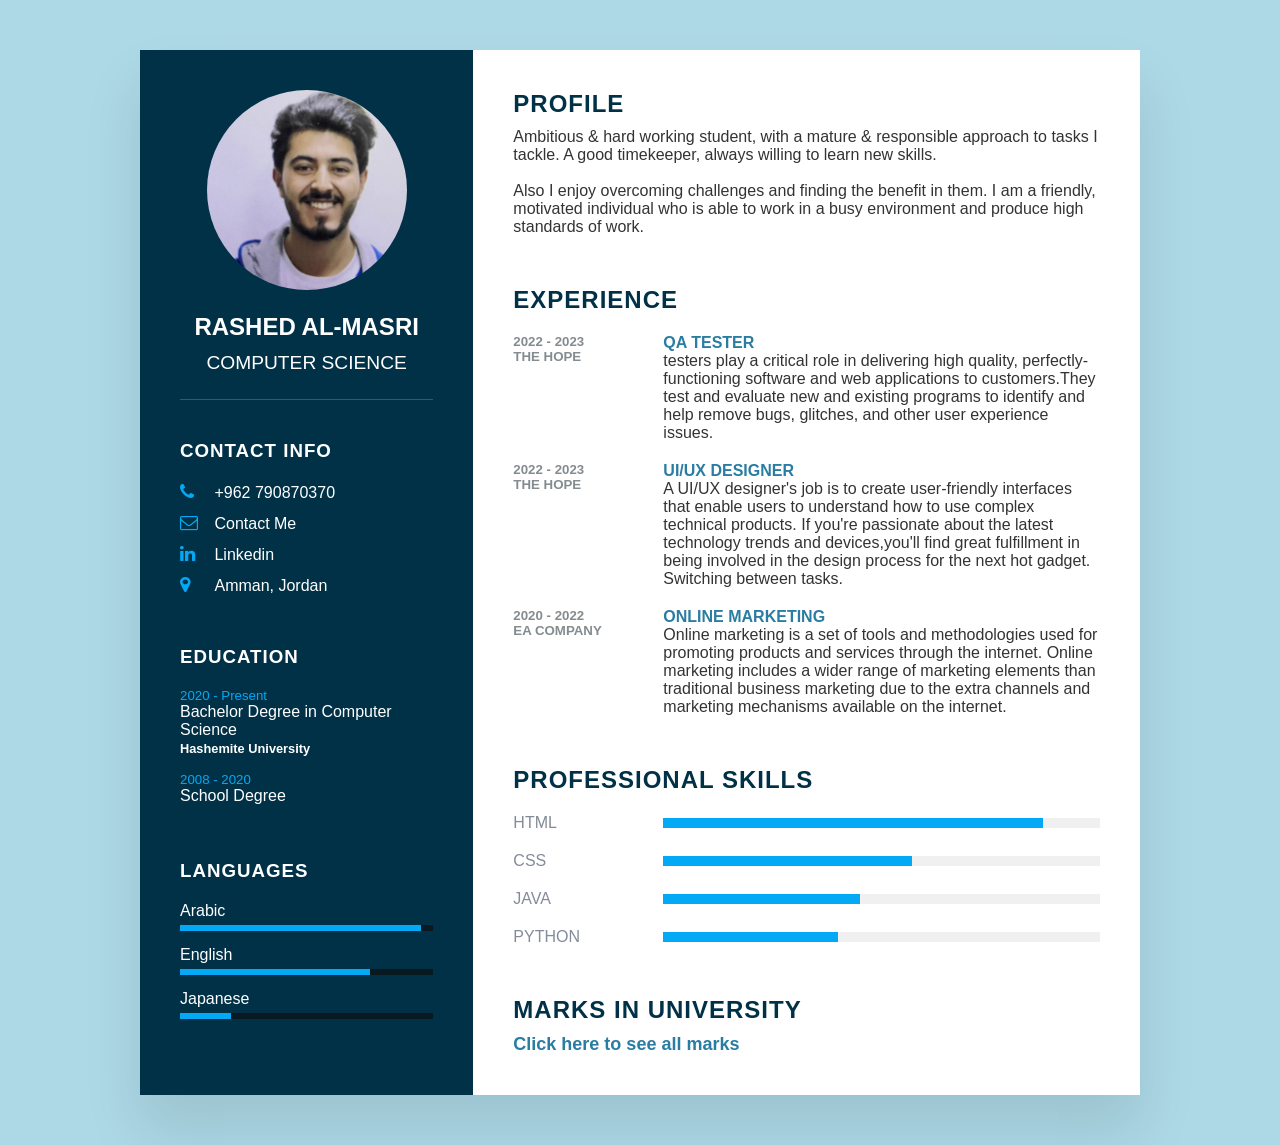
==== index.html @ 5254bb61 "Add files via upload" ====
<!DOCTYPE html>
<html lang="en">
<head>
  <meta charset="UTF-8">
  <meta name="viewport" content="width=device-width, initial-scale=1.0">
  <link rel="stylesheet" type="text/css" href="style.css">
  <link rel="stylesheet" href="https://cdnjs.cloudflare.com/ajax/libs/font-awesome/4.7.0/css/font-awesome.css" 
    integrity="sha512-5A8nwdMOWrSz20fDsjczgUidUBR8liPYU+WymTZP1lmY9G6Oc7HlZv156XqnsgNUzTyMefFTcsFH/tnJE/+xBg==" 
    crossorigin="anonymous" referrerpolicy="no-referrer" />
  <title>CV</title>
</head>
<body>
  <div class="container">
    <div class="left_Side">
      <div class="profileText">
        <div class="imgBox">
          <img src="me.jpg" alt="RASHED">
        </div>
        <h2>Rashed Al-Masri <br><span>Computer Science</span></h2>
      </div>

      <div class="contactInfo">
        <h3 class="title">Contact Info</h3>
        <ul>
          <li>
            <span class="icon"><i class="fa fa-phone" aria-hidden="true"></i></span>
            <span class="text">+962 790870370</span>
          </li>
          <li>
            <span class="icon"><i class="fa fa-envelope-o" aria-hidden="true"></i></span>
            <span class="text"><a href="mailto:rashedalmasri83@gmail.com">Contact Me</a></span>
          </li>
          <li>
            <span class="icon"><i class="fa fa-linkedin" aria-hidden="true"></i></span>
            <span class="text"><a href="https://www.linkedin.com/in/rashed-ehab-a2a731285/">Linkedin</a></span>
          </li>
          <li>
            <span class="icon"><i class="fa fa-map-marker" aria-hidden="true"></i></span>
            <span class="text">Amman, Jordan</span>
          </li>
        </ul>
      </div>

      <div class="contactInfo education">
        <h3 class="title">Education</h3>
        <ul>
          <li>
            <h5>2020 - Present</h5>
            <h4>Bachelor Degree in Computer Science</h4>     
            <h4><a href="https://hu.edu.jo/">Hashemite University</a></h4>
          </li>   
          <li>
            <h5>2008 - 2020</h5>
            <h4>School Degree</h4>            
          </li>         
        </ul>
      </div>

      <div class="contactInfo education language">
        <h3 class="title">Languages</h3>
        <ul>
          <li>
            <span class="text">Arabic</span>
            <span class="percent">
              <div style="width: 95%;"></div>
            </span>
          </li>
          <li>
            <span class="text">English</span>
            <span class="percent">
              <div style="width: 75%;"></div>
            </span>
          </li>
          <li>
            <span class="text">Japanese</span>
            <span class="percent">
              <div style="width: 20%;"></div>
            </span>
          </li>
        </ul>
      </div>
    </div>

    <div class="right_Side">
      <div class="about">
        <h2 class="title2">Profile</h2>
        <p>
          Ambitious & hard working student, with a mature & responsible approach to tasks I tackle. A 
          good timekeeper, always willing to learn new skills.<br><br> Also I enjoy overcoming challenges and 
          finding the benefit in them. I am a friendly, motivated individual who is able to work in a busy 
          environment and produce high standards of work.
        </p>
      </div>
      <div class="about">
        <h2 class="title2">Experience</h2>
        <div class="box">
          <div class="year_company">
            <h5>2022 - 2023</h5>
            <h5>The Hope </h5>
          </div>
          <div class="text">
            <h4>QA Tester</h4>
            <p>testers play a critical role in delivering high quality, perfectly-functioning software and web 
              applications to customers.They test and evaluate new and existing programs to identify and help 
              remove bugs, glitches, and other user experience issues.
            </p>
          </div>
        </div>
        <div class="box">
          <div class="year_company">
            <h5>2022 - 2023</h5>
            <h5>The Hope </h5>
          </div>
          <div class="text">
            <h4>UI/UX Designer</h4>
            <p>A UI/UX designer's job is to create user-friendly interfaces that enable users to understand how to use complex 
              technical products. If you're passionate about the latest technology trends and devices,you'll find great fulfillment 
              in being involved in the design process for the next hot gadget. Switching between tasks.
            </p>
          </div>
        </div>
        <div class="box">
          <div class="year_company">
            <h5>2020 - 2022</h5>
            <h5>EA Company</h5>
          </div>
          <div class="text">
            <h4>Online MARKETING</h4>
            <p>Online marketing is a set of tools and methodologies used for promoting products and services through the internet. 
              Online marketing includes a wider range of marketing elements than traditional business marketing 
              due to the extra channels and marketing mechanisms available on the internet.
            </p>
          </div>
        </div>
      </div>

      <div class="about skills">
        <h2 class="title2">Professional Skills</h2>
        <div class="box">
          <h4>Html</h4>
          <div class="percent">
            <div style="width: 87%;"></div>
          </div>
        </div>
        <div class="box">
          <h4>CSS</h4>
          <div class="percent">
            <div style="width: 57%;"></div>
          </div>
        </div>
        <div class="box">
          <h4>Java</h4>
          <div class="percent">
            <div style="width: 45%;"></div>
          </div>
        </div>
        <div class="box">
          <h4>Python</h4>
          <div class="percent">
            <div style="width: 40%;"></div>
          </div>
        </div>
      </div>

      <div class="about marks">
        <h2 class="title2">Marks in University</h2>
        <a target="_blank" class="click" href="marks.html">Click here to see all marks</a>
      </div>
    </div>
  </div>
</body>
</html>
---- style.css ----
@import url('https"//fonts.googleapis.com/css?family=Poppins:200,300,400,500,600,700,800,900&display=swap');
*{
  margin: 0;
  padding:0;
  box-sizing: border-box;
  font-family: 'Poppins', sans-serif;
}

body{
  background-color: lightblue;
  display: flex;
  justify-content: center;
  align-items: center;
  min-height: 100vh;
}
.container{
  position: relative;
  width: 100%;
  max-width: 1000px;
  min-height: 1000px;
  background: #fff;
  margin: 50px;
  display: grid;
  grid-template-columns: 1fr 2fr;
  box-shadow: 0 35px 55px rgba(0,0,0,0.1);
}
.container .left_Side{
  position: relative;
  background: #003147;
  padding: 40px;
}
.profileText{
  position: relative;
  display: flex;
  flex-direction: column;
  align-items: center;
  padding-bottom: 20px;
  border-bottom: 1px solid rgba(255,255,255,0.2);
}
.profileText .imgBox{
  position: relative;
  width: 200px;
  height: 200px;
  border-radius: 50%;
  overflow: hidden;
}
.profileText .imgBox img{
  position: absolute;
  top: 0;
  left: 0;
  width: 100%;
  height: 100%;
  object-fit: cover;
}
.profileText h2{
  color: #fff;
  font-size: 1.5em;
  margin-top: 20px;
  text-transform: uppercase;
  text-align: center;
  font-weight: 600;
  line-height: 1.4em;
}
.profileText h2 span{
  font-size: 0.8em;
  font-weight: 300;
}
.contactInfo{
  padding-top: 40px;
}
.title{
  color: #fff;
  text-transform: uppercase;
  font-weight: 600;
  letter-spacing: 1px;
  margin-bottom: 20px;
}
.contactInfo ul{
  position: relative;
}
.contactInfo ul li{
  position: relative;
  list-style: none;
  margin: 10px 0;
  cursor: pointer;
}
.contactInfo ul li .icon{
  display: inline-block;
  width: 30px;
  font-size: 18px;
  color: #03a9f4;
}
.contactInfo ul li span{
  color: #fff;
  font-weight: 300;
}
.contactInfo ul li span a{
  color: #fff;
  text-decoration: none;
}
.contactInfo.education li{
  margin-bottom: 15px;
}
.contactInfo.education h5{
  color: #03a9f4;
  font-weight: 500;
}
.contactInfo.education h4:nth-child(2){
  color: #fff;
  font-weight: 500;
}
.contactInfo.education h4 a{
  text-decoration: none;
  color: #fff;
  font-size: 0.8em;
}
.contactInfo.language .percent{
  position: relative;
  width: 100%;
  height: 6px;
  background-color: #081921;
  display: block;
  margin-top: 5px;
}
.contactInfo.language .percent div{
  position: absolute;
  top: 0;
  left: 0;
  height: 100%;
  background: #03a9f4;
}

.container .right_Side{
  position: relative;
  background: #fff;
  padding: 40px;
}
.about{
  margin-bottom: 50px;
}
.about:last-child{
  margin-bottom: 0;
}
.title2{
  color: #003147;
  text-transform: uppercase;
  letter-spacing: 1px;
  margin-bottom: 10px;
}
p{
  color: #333;
}
.about .box{
  display: flex;
  flex-direction: row;
  margin: 20px 0;
}
.about .box .year_company{
  min-width: 150px;
}
.about .box .year_company h5{
  text-transform: uppercase;
  color: #848c90;
  font-weight: 600;
}
.about .box .text h4{
  text-transform: uppercase;
  color: #2a7da2;
  font-size: 16px;
}

.skills .box{
  position: relative;
  width: 100%;
  display: grid;
  grid-template-columns: 150px 1fr;
  justify-content: center;
  align-items: center;
}
.skills .box h4{
  text-transform: uppercase;
  color: #848c99;
  font-weight: 500;
}
.skills .box .percent{
  position: relative;
  width: 100%;
  height: 10px;
  background: #f0f0f0;
}
.skills .box .percent div{
  position: absolute;
  top: 0;
  left: 0;
  height: 100%;
  background: #03a9f4;
}
.click{
  text-decoration: none;
  color: #2a7da2;
  font-size: 18px;
  font-weight: 600;
}
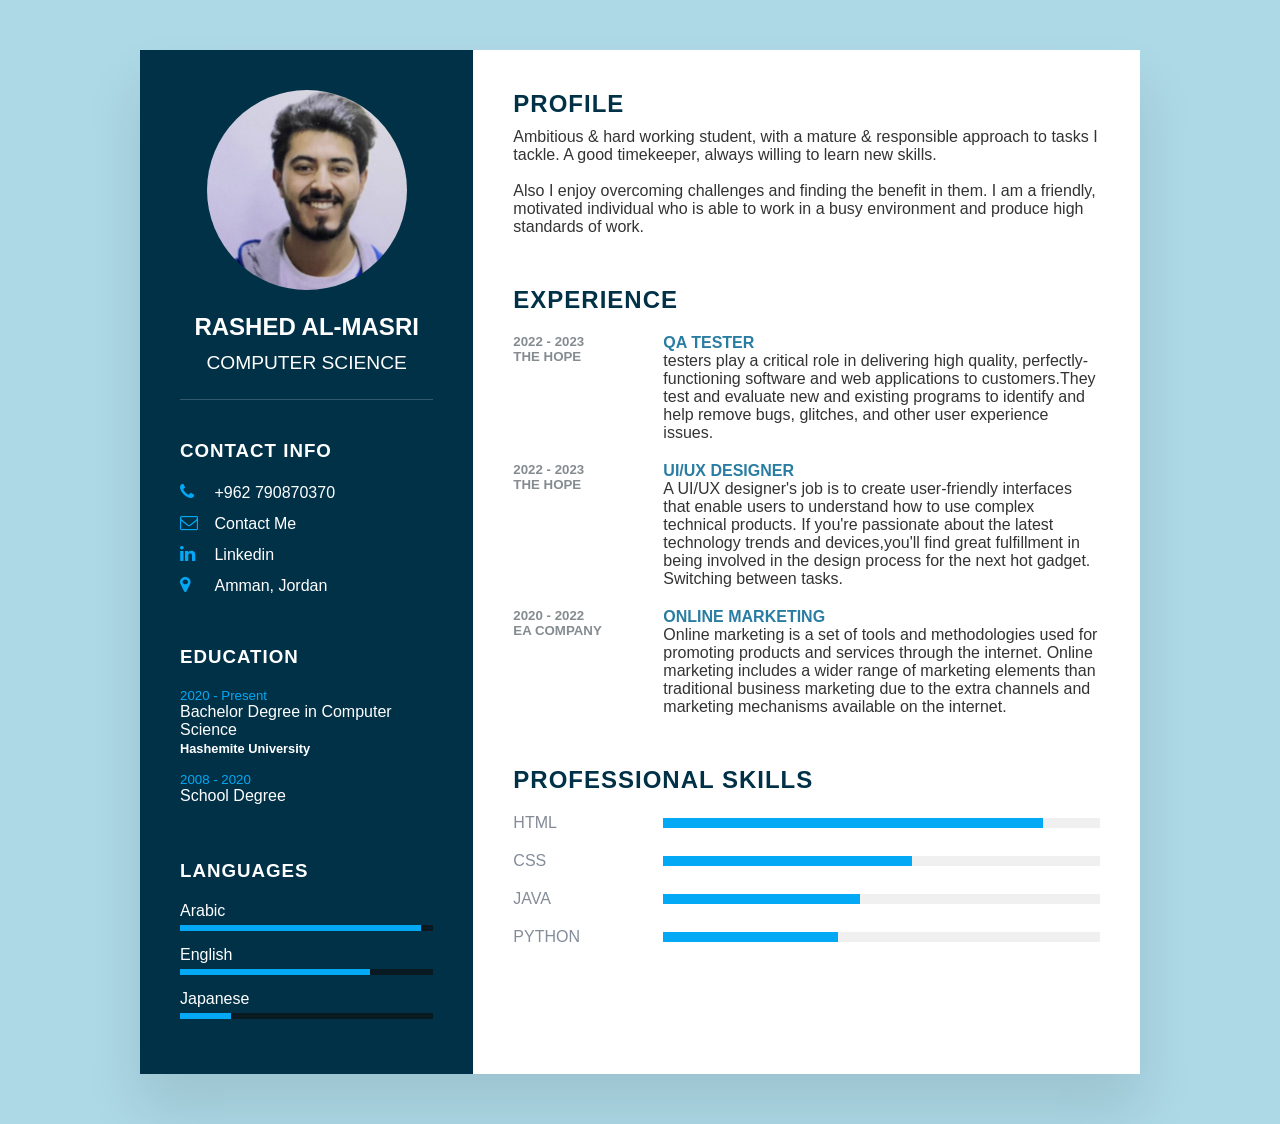
==== commit a593c654: "Add files via upload" ====
--- a/index.html
+++ b/index.html
@@ -1,172 +1,197 @@
 <!DOCTYPE html>
 <html lang="en">
-<head>
-  <meta charset="UTF-8">
-  <meta name="viewport" content="width=device-width, initial-scale=1.0">
-  <link rel="stylesheet" type="text/css" href="style.css">
-  <link rel="stylesheet" href="https://cdnjs.cloudflare.com/ajax/libs/font-awesome/4.7.0/css/font-awesome.css" 
-    integrity="sha512-5A8nwdMOWrSz20fDsjczgUidUBR8liPYU+WymTZP1lmY9G6Oc7HlZv156XqnsgNUzTyMefFTcsFH/tnJE/+xBg==" 
-    crossorigin="anonymous" referrerpolicy="no-referrer" />
-  <title>CV</title>
-</head>
-<body>
-  <div class="container">
-    <div class="left_Side">
-      <div class="profileText">
-        <div class="imgBox">
-          <img src="me.jpg" alt="RASHED">
+  <head>
+    <meta charset="UTF-8" />
+    <meta name="viewport" content="width=device-width, initial-scale=1.0" />
+    <link rel="stylesheet" type="text/css" href="style.css" />
+    <link
+      rel="stylesheet"
+      href="https://cdnjs.cloudflare.com/ajax/libs/font-awesome/4.7.0/css/font-awesome.css"
+      integrity="sha512-5A8nwdMOWrSz20fDsjczgUidUBR8liPYU+WymTZP1lmY9G6Oc7HlZv156XqnsgNUzTyMefFTcsFH/tnJE/+xBg=="
+      crossorigin="anonymous"
+      referrerpolicy="no-referrer"
+    />
+    <title>CV</title>
+  </head>
+  <body>
+    <div class="container">
+      <div class="left_Side">
+        <div class="profileText">
+          <div class="imgBox">
+            <img src="me.jpg" alt="RASHED" />
+          </div>
+          <h2>Rashed Al-Masri <br /><span>Computer Science</span></h2>
         </div>
-        <h2>Rashed Al-Masri <br><span>Computer Science</span></h2>
+
+        <div class="contactInfo">
+          <h3 class="title">Contact Info</h3>
+          <ul>
+            <li>
+              <span class="icon"
+                ><i class="fa fa-phone" aria-hidden="true"></i
+              ></span>
+              <span class="text">+962 790870370</span>
+            </li>
+            <li>
+              <span class="icon"
+                ><i class="fa fa-envelope-o" aria-hidden="true"></i
+              ></span>
+              <span class="text"
+                ><a href="mailto:rashedalmasri83@gmail.com">Contact Me</a></span
+              >
+            </li>
+            <li>
+              <span class="icon"
+                ><i class="fa fa-linkedin" aria-hidden="true"></i
+              ></span>
+              <span class="text"
+                ><a href="https://www.linkedin.com/in/rashed-ehab-a2a731285/"
+                  >Linkedin</a
+                ></span
+              >
+            </li>
+            <li>
+              <span class="icon"
+                ><i class="fa fa-map-marker" aria-hidden="true"></i
+              ></span>
+              <span class="text">Amman, Jordan</span>
+            </li>
+          </ul>
+        </div>
+
+        <div class="contactInfo education">
+          <h3 class="title">Education</h3>
+          <ul>
+            <li>
+              <h5>2020 - Present</h5>
+              <h4>Bachelor Degree in Computer Science</h4>
+              <h4><a href="https://hu.edu.jo/">Hashemite University</a></h4>
+            </li>
+            <li>
+              <h5>2008 - 2020</h5>
+              <h4>School Degree</h4>
+            </li>
+          </ul>
+        </div>
+
+        <div class="contactInfo education language">
+          <h3 class="title">Languages</h3>
+          <ul>
+            <li>
+              <span class="text">Arabic</span>
+              <span class="percent">
+                <div style="width: 95%"></div>
+              </span>
+            </li>
+            <li>
+              <span class="text">English</span>
+              <span class="percent">
+                <div style="width: 75%"></div>
+              </span>
+            </li>
+            <li>
+              <span class="text">Japanese</span>
+              <span class="percent">
+                <div style="width: 20%"></div>
+              </span>
+            </li>
+          </ul>
+        </div>
       </div>
 
-      <div class="contactInfo">
-        <h3 class="title">Contact Info</h3>
-        <ul>
-          <li>
-            <span class="icon"><i class="fa fa-phone" aria-hidden="true"></i></span>
-            <span class="text">+962 790870370</span>
-          </li>
-          <li>
-            <span class="icon"><i class="fa fa-envelope-o" aria-hidden="true"></i></span>
-            <span class="text"><a href="mailto:rashedalmasri83@gmail.com">Contact Me</a></span>
-          </li>
-          <li>
-            <span class="icon"><i class="fa fa-linkedin" aria-hidden="true"></i></span>
-            <span class="text"><a href="https://www.linkedin.com/in/rashed-ehab-a2a731285/">Linkedin</a></span>
-          </li>
-          <li>
-            <span class="icon"><i class="fa fa-map-marker" aria-hidden="true"></i></span>
-            <span class="text">Amman, Jordan</span>
-          </li>
-        </ul>
-      </div>
-
-      <div class="contactInfo education">
-        <h3 class="title">Education</h3>
-        <ul>
-          <li>
-            <h5>2020 - Present</h5>
-            <h4>Bachelor Degree in Computer Science</h4>     
-            <h4><a href="https://hu.edu.jo/">Hashemite University</a></h4>
-          </li>   
-          <li>
-            <h5>2008 - 2020</h5>
-            <h4>School Degree</h4>            
-          </li>         
-        </ul>
-      </div>
-
-      <div class="contactInfo education language">
-        <h3 class="title">Languages</h3>
-        <ul>
-          <li>
-            <span class="text">Arabic</span>
-            <span class="percent">
-              <div style="width: 95%;"></div>
-            </span>
-          </li>
-          <li>
-            <span class="text">English</span>
-            <span class="percent">
-              <div style="width: 75%;"></div>
-            </span>
-          </li>
-          <li>
-            <span class="text">Japanese</span>
-            <span class="percent">
-              <div style="width: 20%;"></div>
-            </span>
-          </li>
-        </ul>
-      </div>
-    </div>
-
-    <div class="right_Side">
-      <div class="about">
-        <h2 class="title2">Profile</h2>
-        <p>
-          Ambitious & hard working student, with a mature & responsible approach to tasks I tackle. A 
-          good timekeeper, always willing to learn new skills.<br><br> Also I enjoy overcoming challenges and 
-          finding the benefit in them. I am a friendly, motivated individual who is able to work in a busy 
-          environment and produce high standards of work.
-        </p>
-      </div>
-      <div class="about">
-        <h2 class="title2">Experience</h2>
-        <div class="box">
-          <div class="year_company">
-            <h5>2022 - 2023</h5>
-            <h5>The Hope </h5>
+      <div class="right_Side">
+        <div class="about">
+          <h2 class="title2">Profile</h2>
+          <p>
+            Ambitious & hard working student, with a mature & responsible
+            approach to tasks I tackle. A good timekeeper, always willing to
+            learn new skills.<br /><br />
+            Also I enjoy overcoming challenges and finding the benefit in them.
+            I am a friendly, motivated individual who is able to work in a busy
+            environment and produce high standards of work.
+          </p>
+        </div>
+        <div class="about">
+          <h2 class="title2">Experience</h2>
+          <div class="box">
+            <div class="year_company">
+              <h5>2022 - 2023</h5>
+              <h5>The Hope</h5>
+            </div>
+            <div class="text">
+              <h4>QA Tester</h4>
+              <p>
+                testers play a critical role in delivering high quality,
+                perfectly-functioning software and web applications to
+                customers.They test and evaluate new and existing programs to
+                identify and help remove bugs, glitches, and other user
+                experience issues.
+              </p>
+            </div>
           </div>
-          <div class="text">
-            <h4>QA Tester</h4>
-            <p>testers play a critical role in delivering high quality, perfectly-functioning software and web 
-              applications to customers.They test and evaluate new and existing programs to identify and help 
-              remove bugs, glitches, and other user experience issues.
-            </p>
+          <div class="box">
+            <div class="year_company">
+              <h5>2022 - 2023</h5>
+              <h5>The Hope</h5>
+            </div>
+            <div class="text">
+              <h4>UI/UX Designer</h4>
+              <p>
+                A UI/UX designer's job is to create user-friendly interfaces
+                that enable users to understand how to use complex technical
+                products. If you're passionate about the latest technology
+                trends and devices,you'll find great fulfillment in being
+                involved in the design process for the next hot gadget.
+                Switching between tasks.
+              </p>
+            </div>
+          </div>
+          <div class="box">
+            <div class="year_company">
+              <h5>2020 - 2022</h5>
+              <h5>EA Company</h5>
+            </div>
+            <div class="text">
+              <h4>Online MARKETING</h4>
+              <p>
+                Online marketing is a set of tools and methodologies used for
+                promoting products and services through the internet. Online
+                marketing includes a wider range of marketing elements than
+                traditional business marketing due to the extra channels and
+                marketing mechanisms available on the internet.
+              </p>
+            </div>
           </div>
         </div>
-        <div class="box">
-          <div class="year_company">
-            <h5>2022 - 2023</h5>
-            <h5>The Hope </h5>
+
+        <div class="about skills">
+          <h2 class="title2">Professional Skills</h2>
+          <div class="box">
+            <h4>Html</h4>
+            <div class="percent">
+              <div style="width: 87%"></div>
+            </div>
           </div>
-          <div class="text">
-            <h4>UI/UX Designer</h4>
-            <p>A UI/UX designer's job is to create user-friendly interfaces that enable users to understand how to use complex 
-              technical products. If you're passionate about the latest technology trends and devices,you'll find great fulfillment 
-              in being involved in the design process for the next hot gadget. Switching between tasks.
-            </p>
+          <div class="box">
+            <h4>CSS</h4>
+            <div class="percent">
+              <div style="width: 57%"></div>
+            </div>
           </div>
-        </div>
-        <div class="box">
-          <div class="year_company">
-            <h5>2020 - 2022</h5>
-            <h5>EA Company</h5>
+          <div class="box">
+            <h4>Java</h4>
+            <div class="percent">
+              <div style="width: 45%"></div>
+            </div>
           </div>
-          <div class="text">
-            <h4>Online MARKETING</h4>
-            <p>Online marketing is a set of tools and methodologies used for promoting products and services through the internet. 
-              Online marketing includes a wider range of marketing elements than traditional business marketing 
-              due to the extra channels and marketing mechanisms available on the internet.
-            </p>
+          <div class="box">
+            <h4>Python</h4>
+            <div class="percent">
+              <div style="width: 40%"></div>
+            </div>
           </div>
         </div>
       </div>
-
-      <div class="about skills">
-        <h2 class="title2">Professional Skills</h2>
-        <div class="box">
-          <h4>Html</h4>
-          <div class="percent">
-            <div style="width: 87%;"></div>
-          </div>
-        </div>
-        <div class="box">
-          <h4>CSS</h4>
-          <div class="percent">
-            <div style="width: 57%;"></div>
-          </div>
-        </div>
-        <div class="box">
-          <h4>Java</h4>
-          <div class="percent">
-            <div style="width: 45%;"></div>
-          </div>
-        </div>
-        <div class="box">
-          <h4>Python</h4>
-          <div class="percent">
-            <div style="width: 40%;"></div>
-          </div>
-        </div>
-      </div>
-
-      <div class="about marks">
-        <h2 class="title2">Marks in University</h2>
-        <a target="_blank" class="click" href="marks.html">Click here to see all marks</a>
-      </div>
     </div>
-  </div>
-</body>
-</html>+  </body>
+</html>
